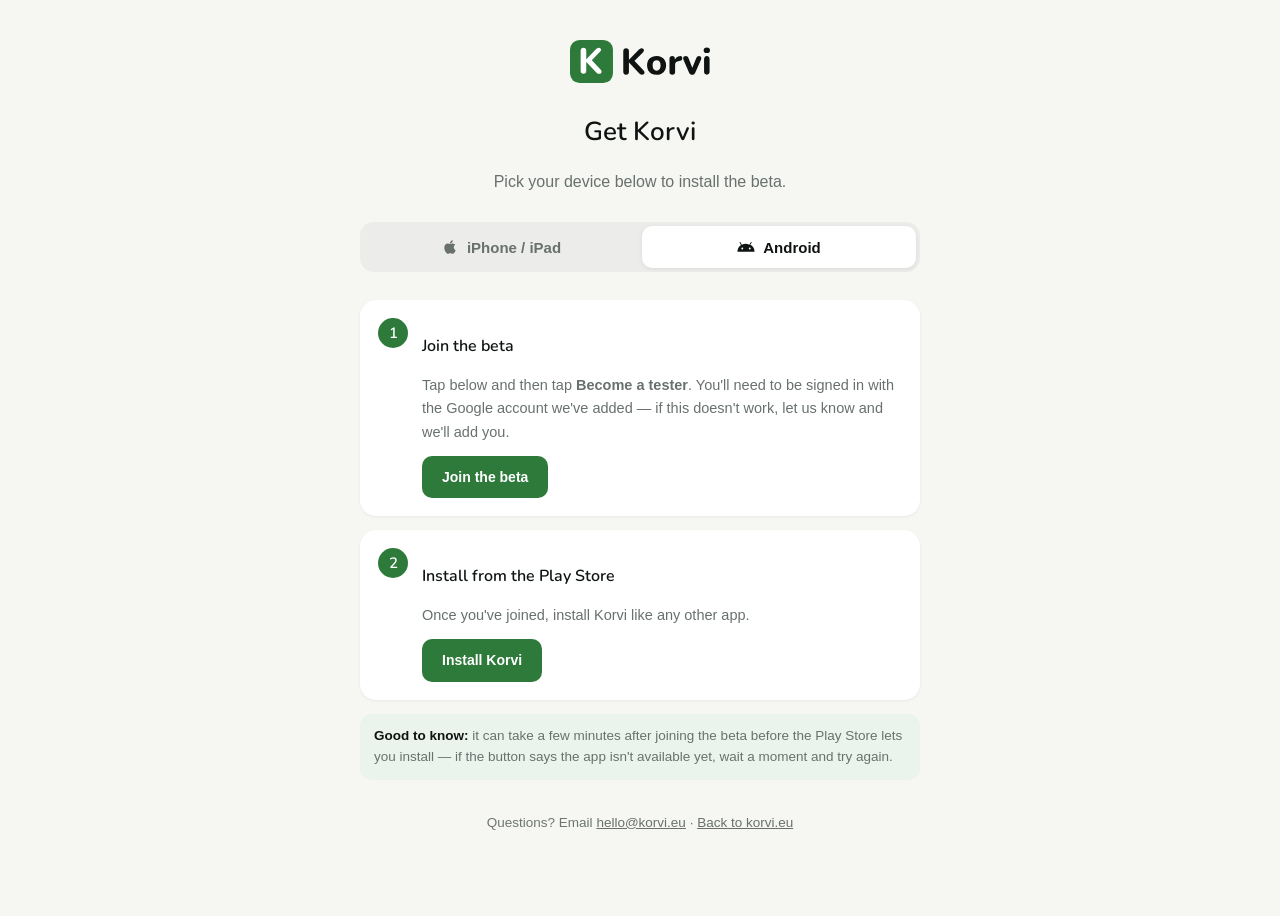
==== get/index.html @ 9ca91c3d "Add /get/ — a platform-detecting install landing page for beta testers A single page testers can be " ====
<!DOCTYPE html>
<html lang="en">
<head>
<meta charset="UTF-8">
<meta name="viewport" content="width=device-width, initial-scale=1.0">
<title>Get Korvi — install on iPhone or Android</title>
<meta name="description" content="Install the Korvi beta. Pick your device below for step-by-step instructions.">
<link rel="canonical" href="https://korvi.eu/get/">
<!-- This page is for beta testers only, not a marketing surface — keep it
     out of search results so it doesn't compete with the real homepage. -->
<meta name="robots" content="noindex, nofollow">

<meta property="og:type" content="website">
<meta property="og:site_name" content="Korvi">
<meta property="og:url" content="https://korvi.eu/get/">
<meta property="og:title" content="Get Korvi — install on iPhone or Android">
<meta property="og:description" content="Install the Korvi beta. Pick your device for step-by-step instructions.">
<meta property="og:image" content="https://korvi.eu/og-default.png">
<meta property="og:image:width" content="1200">
<meta property="og:image:height" content="630">
<meta property="og:locale" content="en_GB">
<meta name="twitter:card" content="summary_large_image">
<meta name="twitter:title" content="Get Korvi — install on iPhone or Android">
<meta name="twitter:description" content="Install the Korvi beta. Pick your device for step-by-step instructions.">
<meta name="twitter:image" content="https://korvi.eu/og-default.png">

<link rel="icon" type="image/svg+xml" href="/favicon.svg">
<link rel="icon" type="image/png" sizes="64x64" href="/favicon.png">
<link rel="apple-touch-icon" href="/apple-touch-icon.png">
<link rel="preload" as="font" type="font/woff2" href="/fonts/Nunito-SemiBold.woff2" crossorigin>
<link rel="stylesheet" href="/brand.css">

<style>
  body {
    background: var(--wash);
    min-height: 100vh;
  }
  .wrap {
    max-width: 560px;
    margin: 0 auto;
    padding: 32px 20px 64px;
  }
  .logo-link {
    display: block;
    width: 140px;
    margin: 0 auto 28px;
    color: var(--ink);
  }
  .logo-link svg { display: block; width: 100%; height: auto; }

  h1 {
    font-size: 26px;
    text-align: center;
    margin-bottom: 8px;
  }
  .sub {
    text-align: center;
    color: var(--ink-soft);
    font-size: 16px;
    margin-bottom: 28px;
  }

  /* ─── Platform toggle ─── */
  .toggle {
    display: flex;
    background: var(--hair);
    border-radius: 14px;
    padding: 4px;
    margin-bottom: 28px;
    gap: 4px;
  }
  .toggle button {
    flex: 1;
    border: none;
    background: transparent;
    padding: 12px 8px;
    border-radius: 10px;
    font-family: var(--font-body);
    font-size: 15px;
    font-weight: 600;
    color: var(--ink-soft);
    cursor: pointer;
    display: flex;
    align-items: center;
    justify-content: center;
    gap: 8px;
    transition: background 0.15s, color 0.15s;
  }
  .toggle button svg { width: 18px; height: 18px; flex-shrink: 0; }
  .toggle button.active {
    background: var(--white);
    color: var(--ink);
    box-shadow: 0 1px 4px rgba(0,0,0,0.08);
  }

  /* ─── In-app browser warning ─── */
  .warning {
    display: none;
    background: var(--warning-bg, #FEF3CD);
    color: var(--warning-text, #7A5000);
    border-radius: 12px;
    padding: 14px 16px;
    font-size: 14px;
    margin-bottom: 20px;
    line-height: 1.5;
  }
  .warning.show { display: block; }

  /* ─── Steps ─── */
  .panel { display: none; }
  .panel.active { display: block; }

  .step {
    display: flex;
    gap: 14px;
    background: var(--white);
    border-radius: 16px;
    padding: 18px;
    margin-bottom: 14px;
    box-shadow: 0 1px 3px rgba(0,0,0,0.06);
  }
  .step-num {
    flex-shrink: 0;
    width: 30px;
    height: 30px;
    border-radius: 50%;
    background: var(--green);
    color: var(--on-green);
    font-family: var(--font-brand);
    font-weight: 600;
    font-size: 15px;
    display: flex;
    align-items: center;
    justify-content: center;
  }
  .step-body h3 {
    font-size: 16px;
    margin-bottom: 4px;
  }
  .step-body p {
    font-size: 14.5px;
    color: var(--ink-soft);
    margin-bottom: 10px;
  }
  .step-body p:last-child { margin-bottom: 0; }
  .step-body .btn { margin-top: 2px; }

  .note {
    font-size: 13.5px;
    color: var(--ink-soft);
    background: var(--mint);
    border-radius: 12px;
    padding: 12px 14px;
    margin-top: 4px;
    line-height: 1.55;
  }
  .note strong { color: var(--ink); }

  footer {
    text-align: center;
    margin-top: 32px;
    font-size: 13.5px;
    color: var(--ink-faint);
  }
  footer a { color: var(--ink-soft); }
</style>
</head>
<body>
<div class="wrap">

  <a href="/" class="logo-link" aria-label="Korvi home">
    <svg xmlns="http://www.w3.org/2000/svg" viewBox="0 0 325.9 100.0" role="img" aria-label="Korvi">
      <rect width="100.0" height="100.0" rx="22.4" ry="22.4" fill="#2D7A3A"/>
      <path d="M31.35 78.86Q28.16 78.86 26.48 77.09Q24.8 75.33 24.8 72.14V24.8Q24.8 21.61 26.48 19.88Q28.16 18.16 31.35 18.16Q34.46 18.16 36.14 19.88Q37.82 21.61 37.82 24.8V44.69H37.98L60.31 21.35Q61.74 19.84 63.29 19.05Q64.85 18.25 66.86 18.25Q69.8 18.25 71.1 19.76Q72.4 21.27 72.23 23.28Q72.07 25.3 70.39 27.06L47.97 49.98L48.06 44.35L71.56 69.45Q73.49 71.55 73.53 73.74Q73.58 75.92 72.11 77.39Q70.64 78.86 67.78 78.86Q65.35 78.86 63.88 77.85Q62.41 76.84 60.65 74.91L37.98 51.07H37.82V72.14Q37.82 75.33 36.18 77.09Q34.54 78.86 31.35 78.86Z" fill="#fff"/>
      <path d="M130.64 80.77Q127.4 80.77 125.7 78.98Q124 77.19 124 73.96V25.96Q124 22.72 125.7 20.98Q127.4 19.23 130.64 19.23Q133.79 19.23 135.49 20.98Q137.19 22.72 137.19 25.96V46.13H137.36L160 22.47Q161.45 20.94 163.02 20.13Q164.6 19.32 166.64 19.32Q169.62 19.32 170.94 20.85Q172.26 22.38 172.09 24.43Q171.91 26.47 170.21 28.26L147.49 51.49L147.57 45.79L171.4 71.23Q173.36 73.36 173.4 75.57Q173.45 77.79 171.96 79.28Q170.47 80.77 167.57 80.77Q165.11 80.77 163.62 79.74Q162.13 78.72 160.34 76.77L137.36 52.6H137.19V73.96Q137.19 77.19 135.53 78.98Q133.87 80.77 130.64 80.77ZM201.53 80.94Q194.81 80.94 189.83 78.3Q184.85 75.66 182.13 70.72Q179.4 65.79 179.4 59.06Q179.4 54.04 180.94 50.04Q182.47 46.04 185.4 43.19Q188.34 40.34 192.43 38.85Q196.51 37.36 201.53 37.36Q208.26 37.36 213.23 40Q218.21 42.64 220.98 47.49Q223.74 52.34 223.74 59.06Q223.74 64.17 222.17 68.17Q220.6 72.17 217.7 75.06Q214.81 77.96 210.68 79.45Q206.55 80.94 201.53 80.94ZM201.53 71.32Q204.34 71.32 206.38 69.96Q208.43 68.6 209.62 65.91Q210.81 63.23 210.81 59.06Q210.81 52.85 208.26 49.91Q205.7 46.98 201.53 46.98Q198.81 46.98 196.72 48.26Q194.64 49.53 193.49 52.21Q192.34 54.89 192.34 59.06Q192.34 65.28 194.89 68.3Q197.45 71.32 201.53 71.32ZM238.21 80.77Q234.98 80.77 233.28 79.06Q231.57 77.36 231.57 74.21V44Q231.57 40.85 233.23 39.19Q234.89 37.53 237.87 37.53Q240.94 37.53 242.55 39.19Q244.17 40.85 244.17 44V48.43H243.32Q244.34 43.32 247.83 40.51Q251.32 37.7 256.85 37.36Q258.98 37.19 260.13 38.43Q261.28 39.66 261.36 42.47Q261.53 45.11 260.3 46.64Q259.06 48.17 256.17 48.51L254.21 48.68Q249.36 49.11 247.02 51.49Q244.68 53.87 244.68 58.38V74.21Q244.68 77.36 243.02 79.06Q241.36 80.77 238.21 80.77ZM284.34 80.77Q281.87 80.77 280 79.45Q278.13 78.13 277.02 75.49L264.17 45.87Q263.23 43.66 263.49 41.74Q263.74 39.83 265.32 38.68Q266.89 37.53 269.7 37.53Q272 37.53 273.45 38.6Q274.89 39.66 276 42.64L286.04 68.17H283.32L293.79 42.55Q294.98 39.66 296.43 38.6Q297.87 37.53 300.43 37.53Q302.64 37.53 303.96 38.68Q305.28 39.83 305.57 41.7Q305.87 43.57 304.85 45.79L291.74 75.49Q290.64 78.21 288.81 79.49Q286.98 80.77 284.34 80.77ZM318.55 80.68Q315.4 80.68 313.74 78.85Q312.09 77.02 312.09 73.7V44.6Q312.09 41.19 313.74 39.36Q315.4 37.53 318.55 37.53Q321.62 37.53 323.28 39.36Q324.94 41.19 324.94 44.6V73.7Q324.94 77.02 323.32 78.85Q321.7 80.68 318.55 80.68ZM318.55 30.55Q314.98 30.55 313.06 28.89Q311.15 27.23 311.15 24.17Q311.15 21.02 313.06 19.36Q314.98 17.7 318.55 17.7Q322.13 17.7 324 19.36Q325.87 21.02 325.87 24.17Q325.87 27.23 324 28.89Q322.13 30.55 318.55 30.55Z" fill="currentColor"/>
    </svg>
  </a>

  <h1>Get Korvi</h1>
  <p class="sub">Pick your device below to install the beta.</p>

  <div id="inAppWarning" class="warning">
    You're browsing inside another app, which sometimes blocks App&nbsp;Store /
    Play&nbsp;Store links. If a button below doesn't work, tap the <strong>&middot;&middot;&middot;</strong>
    or <strong>share</strong> icon and choose <strong>Open in Safari</strong> (or
    <strong>Chrome</strong>), then reopen this page.
  </div>

  <div class="toggle" role="tablist" aria-label="Choose your device">
    <button type="button" id="tabIos" role="tab" aria-selected="false">
      <svg viewBox="0 0 24 24" fill="currentColor" aria-hidden="true"><path d="M17.05 20.28c-.98.95-2.05.8-3.08.35-1.09-.46-2.09-.48-3.24 0-1.44.62-2.2.44-3.06-.35C2.79 15.25 3.51 7.59 9.05 7.31c1.35.07 2.29.74 3.08.8 1.18-.24 2.31-.93 3.57-.84 1.51.12 2.65.72 3.4 1.8-3.12 1.87-2.38 5.98.48 7.13-.57 1.5-1.31 2.99-2.53 4.09l.001-.01zM12.03 7.25c-.15-2.23 1.66-4.07 3.74-4.25.29 2.58-2.34 4.5-3.74 4.25z"/></svg>
      iPhone / iPad
    </button>
    <button type="button" id="tabAndroid" role="tab" aria-selected="false">
      <svg viewBox="0 0 24 24" fill="currentColor" aria-hidden="true"><path d="M17.6 9.48l1.84-3.18c.16-.31.04-.69-.26-.85a.622.622 0 00-.83.22l-1.88 3.24a11.463 11.463 0 00-9.94 0L4.65 5.67a.622.622 0 00-.83-.22c-.31.16-.42.54-.26.85L5.4 9.48C2.5 11.31.6 14.53.6 18.2h22.8c0-3.67-1.9-6.89-4.8-8.72zM7 15.25a1.25 1.25 0 110-2.5 1.25 1.25 0 010 2.5zm10 0a1.25 1.25 0 110-2.5 1.25 1.25 0 010 2.5z"/></svg>
      Android
    </button>
  </div>

  <!-- ─── iOS panel ─── -->
  <div id="panelIos" class="panel" role="tabpanel">
    <div class="step">
      <div class="step-num">1</div>
      <div class="step-body">
        <h3>Install TestFlight</h3>
        <p>TestFlight is Apple's own app for trying out betas — it's how you'll get the Korvi app before it's on the public App Store.</p>
        <a class="btn btn-primary btn-small" href="https://apps.apple.com/app/testflight/id899247664">Get TestFlight</a>
      </div>
    </div>
    <div class="step">
      <div class="step-num">2</div>
      <div class="step-body">
        <h3>Open your invite email</h3>
        <p>Check your email on your iPhone or iPad for a message from <strong>Korvi</strong> (via TestFlight). Tap the link inside it — it'll open in TestFlight automatically.</p>
        <p>Don't see it? Check spam, or ask us to resend it.</p>
      </div>
    </div>
    <div class="step">
      <div class="step-num">3</div>
      <div class="step-body">
        <h3>Tap Install</h3>
        <p>TestFlight will show a green <strong>Accept</strong> button, then <strong>Install</strong>. Once it's done, Korvi appears on your home screen just like any other app.</p>
      </div>
    </div>
    <div class="note">
      <strong>A couple of things to know:</strong> you'll need to already be signed
      in with an Apple ID on your device (no extra account needed). Beta versions
      like this one expire after 90 days — if that happens, just ask us and
      we'll send a fresh invite.
    </div>
  </div>

  <!-- ─── Android panel ─── -->
  <div id="panelAndroid" class="panel" role="tabpanel">
    <div class="step">
      <div class="step-num">1</div>
      <div class="step-body">
        <h3>Join the beta</h3>
        <p>Tap below and then tap <strong>Become a tester</strong>. You'll need to be signed in with the Google account we've added — if this doesn't work, let us know and we'll add you.</p>
        <a class="btn btn-primary btn-small" href="https://play.google.com/apps/testing/eu.korvi.app">Join the beta</a>
      </div>
    </div>
    <div class="step">
      <div class="step-num">2</div>
      <div class="step-body">
        <h3>Install from the Play Store</h3>
        <p>Once you've joined, install Korvi like any other app.</p>
        <a class="btn btn-primary btn-small" href="https://play.google.com/store/apps/details?id=eu.korvi.app">Install Korvi</a>
      </div>
    </div>
    <div class="note">
      <strong>Good to know:</strong> it can take a few minutes after joining
      the beta before the Play Store lets you install — if the button says
      the app isn't available yet, wait a moment and try again.
    </div>
  </div>

  <footer>
    Questions? Email <a href="mailto:hello@korvi.eu">hello@korvi.eu</a> ·
    <a href="/">Back to korvi.eu</a>
  </footer>
</div>

<script>
(function () {
  var ua = navigator.userAgent || '';

  // iPadOS 13+ reports itself as "Macintosh" in the UA string, so a plain
  // iPhone|iPad|iPod match misses iPads. Multi-touch is the disambiguator:
  // real desktop Macs report maxTouchPoints 0.
  var isIos = /iPhone|iPad|iPod/.test(ua) ||
    (/Macintosh/.test(ua) && navigator.maxTouchPoints > 1);

  // In-app browsers (Instagram/Facebook/TikTok/LinkedIn) inject their own
  // UA tokens and are known to break App/Play Store deep links.
  var isInAppBrowser = /FBAN|FBAV|Instagram|Line\/|TikTok|LinkedInApp|MicroMessenger/.test(ua);
  if (isInAppBrowser) {
    document.getElementById('inAppWarning').classList.add('show');
  }

  function setActive(platform) {
    var iosOn = platform === 'ios';
    document.getElementById('tabIos').classList.toggle('active', iosOn);
    document.getElementById('tabIos').setAttribute('aria-selected', String(iosOn));
    document.getElementById('tabAndroid').classList.toggle('active', !iosOn);
    document.getElementById('tabAndroid').setAttribute('aria-selected', String(!iosOn));
    document.getElementById('panelIos').classList.toggle('active', iosOn);
    document.getElementById('panelAndroid').classList.toggle('active', !iosOn);
  }

  // ?platform=ios / ?platform=android lets us send a platform-specific
  // link directly (e.g. in an SMS we already know is going to an iPhone)
  // without needing separate pages. Falls back to UA sniffing, defaulting
  // to Android for anything that isn't detected as iOS.
  var params = new URLSearchParams(window.location.search);
  var forced = params.get('platform');
  var initial = forced === 'ios' || forced === 'android' ? forced : (isIos ? 'ios' : 'android');

  setActive(initial);

  document.getElementById('tabIos').addEventListener('click', function () { setActive('ios'); });
  document.getElementById('tabAndroid').addEventListener('click', function () { setActive('android'); });
})();
</script>
</body>
</html>
---- brand.css ----
/* Korvi shared brand tokens + primitives.
 *
 * Single source of truth for color/type tokens and the primary button
 * style, extracted from index.html so other pages/services that need to
 * look like Korvi (e.g. korvi-app's share-preview edge function, served
 * from a different origin/repo) can link this file instead of hand-copying
 * hex values that drift out of sync. Keep this file additive-only and
 * small — it's a shared dependency, not a full design system; page-specific
 * layout stays in each page's own stylesheet.
 */

/* ─── Nunito (self-hosted) ────────────────────────────────────────────
 * Matches korvi-app's src/theme/typography.ts: ExtraBold 800 for the
 * "Korvi" wordmark only, SemiBold 600 for headings. Body copy stays on
 * the system stack.
 *
 * Deliberately self-hosted rather than loaded from Google Fonts: the
 * Google Fonts stylesheet is a render-blocking third-party request, and
 * it leaks visitor IPs to a US processor — a GDPR liability for an
 * EU-market site. Only the two weights we actually use are shipped, so
 * never set a font-weight other than 600/800 on Nunito text (anything
 * else gets synthesised and looks wrong).
 *
 * Paths are absolute so they resolve against korvi.eu even when this
 * stylesheet is linked cross-origin (e.g. the share-preview function).
 */
@font-face {
  font-family: 'Nunito';
  font-style: normal;
  font-weight: 600;
  font-display: swap;
  src: url('/fonts/Nunito-SemiBold.woff2') format('woff2');
}
@font-face {
  font-family: 'Nunito';
  font-style: normal;
  font-weight: 800;
  font-display: swap;
  src: url('/fonts/Nunito-ExtraBold.woff2') format('woff2');
}

:root {
  color-scheme: light dark;

  --font-body: -apple-system, BlinkMacSystemFont, 'Segoe UI', Roboto, Helvetica, Arial, sans-serif;
  --font-brand: 'Nunito', -apple-system, BlinkMacSystemFont, 'Segoe UI', Roboto, Helvetica, Arial, sans-serif;

  --green: #2D7A3A;
  --green-dark: #205A2C;
  --mint: #EAF4EC;
  --green-hair: #BCDCC1;
  --lime: #D7EC59;
  --ink: #0F1413;
  /* #68716E, not #6B7572: the old value measured 4.40:1 on --wash (#F6F6F3),
   * under WCAG AA's 4.5:1 for normal text. It passed on white cards (4.76:1)
   * and only failed on the slightly darker page background, which is why it
   * went unnoticed. #68716E clears both (4.64:1 / 5.03:1). Kept deliberately
   * in sync with korvi-app's theme/colors.ts `inkSoft` — one brand token,
   * two repos; change both or neither. */
  --ink-soft: #68716E;
  /* Was #9AA19E — only 2.6:1 on white, well under WCAG AA's 4.5:1 for
   * body text, and it is used for real copy (the "Cook Mode" float label,
   * the 404 hint). #6E7673 is 4.7:1. AA squeezes "faint" and "soft" close
   * together at this lightness; that is the constraint, not an oversight. */
  --ink-faint: #6E7673;
  --hair: #ECECEA;
  --wash: #F6F6F3;
  --white: #FFFFFF;

  /* Always-dark section plate (the "how it works" band + the footer).
   * These are deliberately NOT flipped by the dark-mode block below —
   * the band is a design device that stays dark in both themes, so any
   * text/chip sitting on it can safely assume a dark background. */
  --plate: #0F1413;
  --plate-ink: #FFFFFF;

  /* Text/iconography sitting on a --green fill. This has to flip
   * independently of --ink/--white: dark mode lightens --green to #4CAF60,
   * and white on that is only ~2.6:1 (fails AA), so dark mode puts dark
   * text on the lighter green instead. */
  --on-green: #FFFFFF;
}

/* Dark mode — mirrors korvi-app's dark palette in src/theme/colors.ts. */
@media (prefers-color-scheme: dark) {
  :root {
    --green: #4CAF60;
    --green-dark: #2D7A3A;
    --mint: #1A2E1C;
    --lime: #C8DB4A;
    --ink: #E8EDEC;
    --ink-soft: #9AA19E;
    /* Same AA fix in the other direction: #6B7572 is 3.9:1 on --wash. */
    --ink-faint: #8F9794;
    --hair: #2C2C2C;
    --wash: #121212;
    --white: #1E1E1E;

    /* A touch darker than --wash so the plate still reads as its own band. */
    --plate: #0A0D0C;
    --on-green: #0A0D0C;
  }
}

body {
  font-family: var(--font-body);
  color: var(--ink);
  background: var(--white);
  line-height: 1.6;
  -webkit-font-smoothing: antialiased;
}

/* Headings are Nunito SemiBold — never ExtraBold. ExtraBold is reserved
 * for the "Korvi" wordmark, which is shipped as an SVG lockup so it never
 * depends on the webfont loading at all. */
h1, h2, h3, h4, h5, h6 {
  font-family: var(--font-brand);
  font-weight: 600;
}

.btn {
  display: inline-flex;
  align-items: center;
  gap: 8px;
  padding: 14px 28px;
  border-radius: 14px;
  font-size: 16px;
  font-weight: 600;
  text-decoration: none;
  transition: all 0.2s;
  cursor: pointer;
  border: none;
}
.btn-primary {
  background: var(--green);
  color: var(--on-green);
}
.btn-primary:hover {
  background: var(--green-dark);
  transform: translateY(-1px);
  box-shadow: 0 4px 16px rgba(45, 122, 58, 0.3);
}
.btn-secondary {
  background: var(--mint);
  color: var(--green);
}
.btn-secondary:hover {
  background: var(--green-hair);
}
.btn-small {
  padding: 10px 20px;
  font-size: 14px;
  border-radius: 10px;
}

@media (prefers-color-scheme: dark) {
  /* --green-hair is a light-mode tint; on a dark mint chip it would be a
   * near-white slab. Lift the mint instead. */
  .btn-secondary:hover { background: #24422A; }
}

/* Motion is decorative everywhere on this site, so it can simply go away.
 * Deliberately targeted rather than the blanket
 * `*, *::before, *::after { animation-duration: .01ms !important }`
 * recipe: that would also freeze 404.html's loading spinner mid-turn,
 * and a stopped spinner reads as "hung", which is worse than the motion
 * it removes. Looping progress indicators are the standard exception. */
@media (prefers-reduced-motion: reduce) {
  html { scroll-behavior: auto; }
  .btn { transition: none; }
  .btn-primary:hover { transform: none; }
}
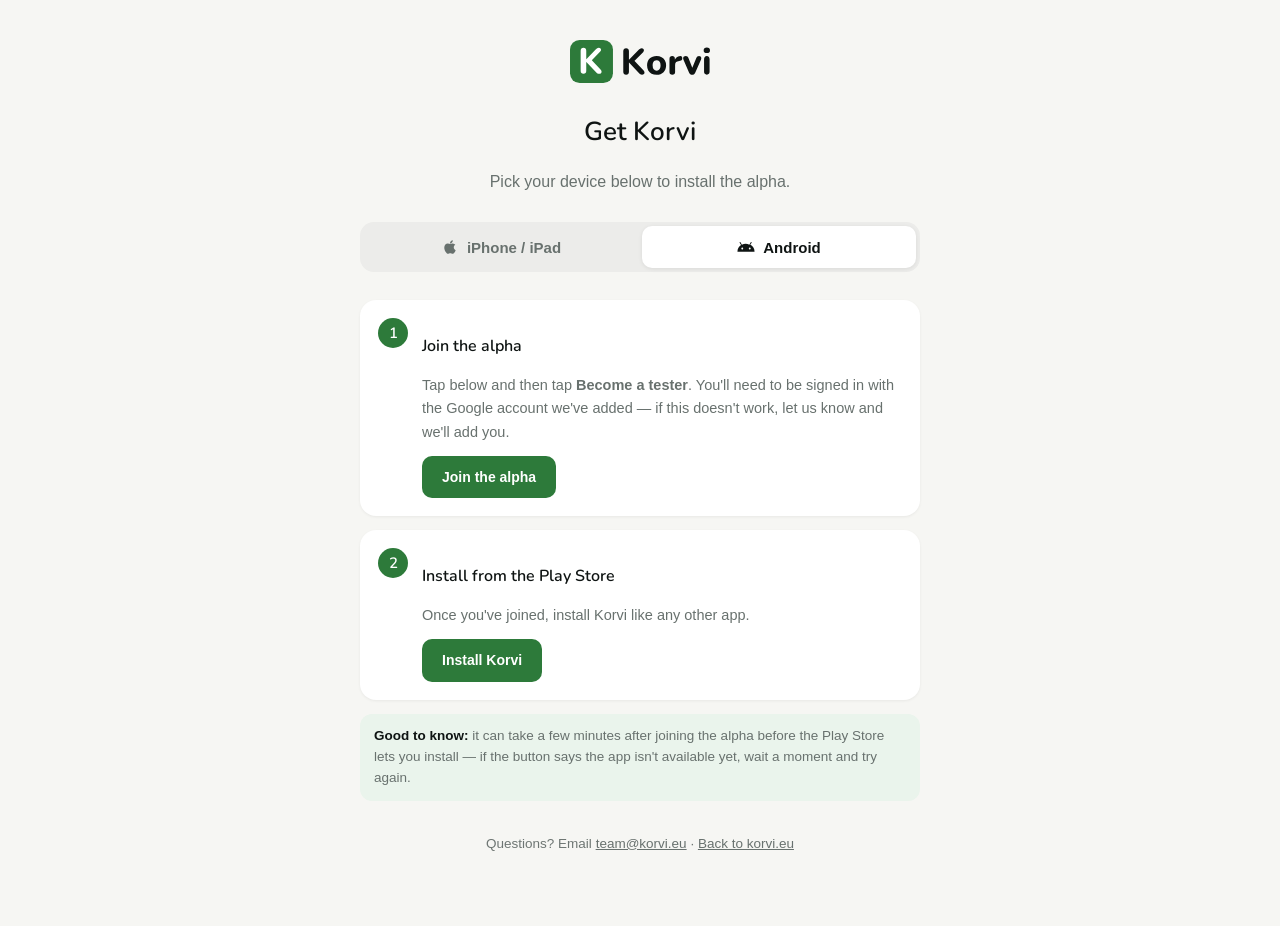
==== commit 2d85d84a: "/get/: say alpha, not beta, and fix the contact email We're testing the alpha, not a beta — the page" ====
--- a/get/index.html
+++ b/get/index.html
@@ -4,9 +4,9 @@
 <meta charset="UTF-8">
 <meta name="viewport" content="width=device-width, initial-scale=1.0">
 <title>Get Korvi — install on iPhone or Android</title>
-<meta name="description" content="Install the Korvi beta. Pick your device below for step-by-step instructions.">
+<meta name="description" content="Install the Korvi alpha. Pick your device below for step-by-step instructions.">
 <link rel="canonical" href="https://korvi.eu/get/">
-<!-- This page is for beta testers only, not a marketing surface — keep it
+<!-- This page is for alpha testers only, not a marketing surface — keep it
      out of search results so it doesn't compete with the real homepage. -->
 <meta name="robots" content="noindex, nofollow">
 
@@ -14,14 +14,14 @@
 <meta property="og:site_name" content="Korvi">
 <meta property="og:url" content="https://korvi.eu/get/">
 <meta property="og:title" content="Get Korvi — install on iPhone or Android">
-<meta property="og:description" content="Install the Korvi beta. Pick your device for step-by-step instructions.">
+<meta property="og:description" content="Install the Korvi alpha. Pick your device for step-by-step instructions.">
 <meta property="og:image" content="https://korvi.eu/og-default.png">
 <meta property="og:image:width" content="1200">
 <meta property="og:image:height" content="630">
 <meta property="og:locale" content="en_GB">
 <meta name="twitter:card" content="summary_large_image">
 <meta name="twitter:title" content="Get Korvi — install on iPhone or Android">
-<meta name="twitter:description" content="Install the Korvi beta. Pick your device for step-by-step instructions.">
+<meta name="twitter:description" content="Install the Korvi alpha. Pick your device for step-by-step instructions.">
 <meta name="twitter:image" content="https://korvi.eu/og-default.png">
 
 <link rel="icon" type="image/svg+xml" href="/favicon.svg">
@@ -177,7 +177,7 @@
   </a>
 
   <h1>Get Korvi</h1>
-  <p class="sub">Pick your device below to install the beta.</p>
+  <p class="sub">Pick your device below to install the alpha.</p>
 
   <div id="inAppWarning" class="warning">
     You're browsing inside another app, which sometimes blocks App&nbsp;Store /
@@ -224,7 +224,7 @@
     </div>
     <div class="note">
       <strong>A couple of things to know:</strong> you'll need to already be signed
-      in with an Apple ID on your device (no extra account needed). Beta versions
+      in with an Apple ID on your device (no extra account needed). Alpha versions
       like this one expire after 90 days — if that happens, just ask us and
       we'll send a fresh invite.
     </div>
@@ -235,9 +235,9 @@
     <div class="step">
       <div class="step-num">1</div>
       <div class="step-body">
-        <h3>Join the beta</h3>
+        <h3>Join the alpha</h3>
         <p>Tap below and then tap <strong>Become a tester</strong>. You'll need to be signed in with the Google account we've added — if this doesn't work, let us know and we'll add you.</p>
-        <a class="btn btn-primary btn-small" href="https://play.google.com/apps/testing/eu.korvi.app">Join the beta</a>
+        <a class="btn btn-primary btn-small" href="https://play.google.com/apps/testing/eu.korvi.app">Join the alpha</a>
       </div>
     </div>
     <div class="step">
@@ -250,13 +250,13 @@
     </div>
     <div class="note">
       <strong>Good to know:</strong> it can take a few minutes after joining
-      the beta before the Play Store lets you install — if the button says
+      the alpha before the Play Store lets you install — if the button says
       the app isn't available yet, wait a moment and try again.
     </div>
   </div>
 
   <footer>
-    Questions? Email <a href="mailto:hello@korvi.eu">hello@korvi.eu</a> ·
+    Questions? Email <a href="mailto:team@korvi.eu">team@korvi.eu</a> ·
     <a href="/">Back to korvi.eu</a>
   </footer>
 </div>
